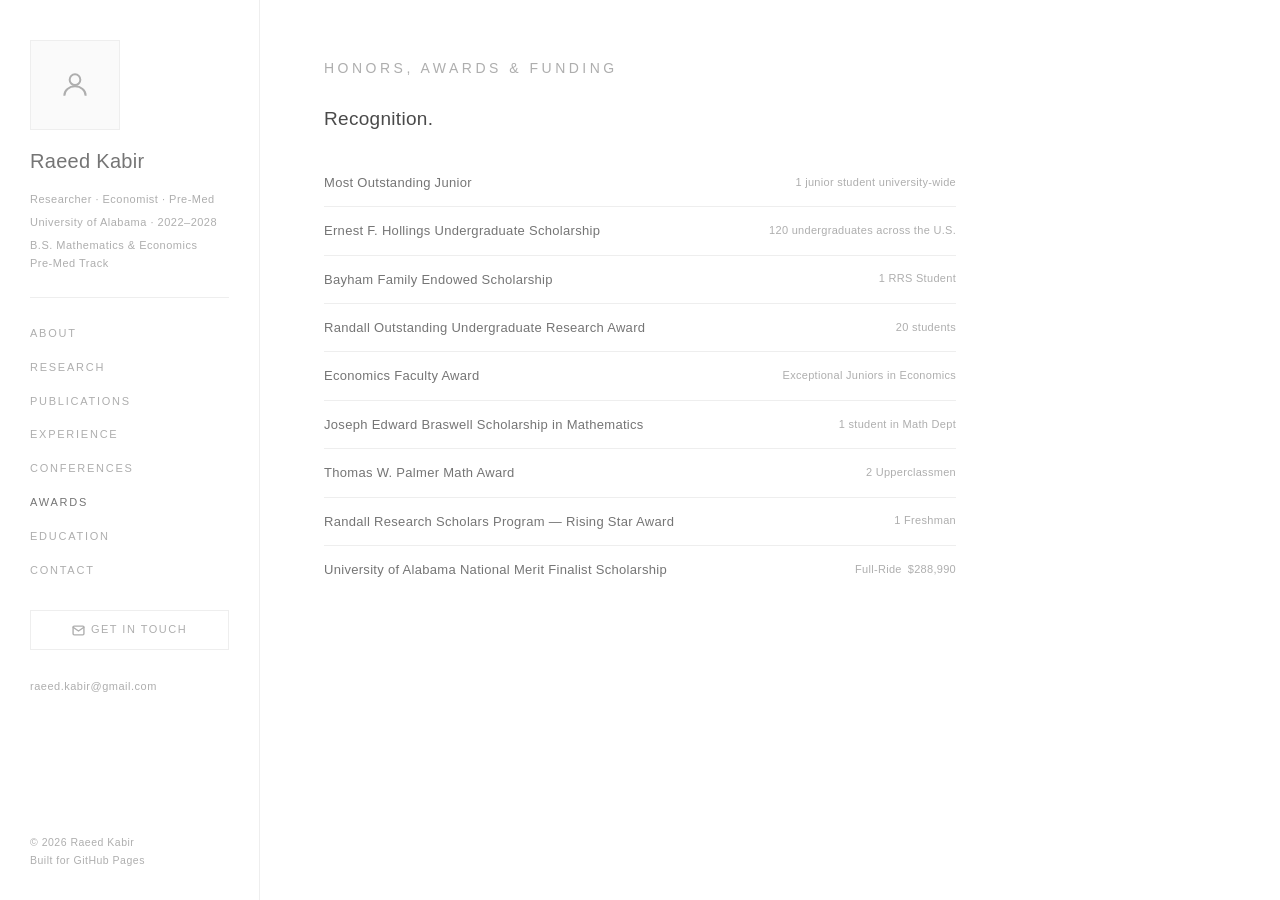
==== awards.html @ 3ab98fe9 "Redesign site to mimic sendhil.org's minimal academic format Split single-page site into separate pa" ====
<!DOCTYPE html>
<html lang="en">
<head>
  <meta charset="UTF-8" />
  <meta name="viewport" content="width=device-width, initial-scale=1.0" />
  <title>Honors, Awards & Funding — Raeed Kabir</title>
  <link rel="stylesheet" href="style.css" />
</head>
<body>

<div class="page-layout">

  <!-- ─── Sidebar ─── -->
  <aside class="sidebar">

    <img
      src="images/profile.jpg"
      alt="Raeed Kabir"
      class="sb-photo"
      id="sbPhoto"
      onerror="this.style.display='none'; document.getElementById('sbPlaceholder').style.display='flex';"
    />
    <div class="sb-photo-placeholder" id="sbPlaceholder" style="display:none;">
      <svg width="32" height="32" viewBox="0 0 24 24" fill="none" stroke="currentColor" stroke-width="1.5"><circle cx="12" cy="8" r="4"/><path d="M4 20c0-4 3.6-7 8-7s8 3 8 7"/></svg>
    </div>

    <div class="sb-identity">
      <div class="sb-name">Raeed <span class="sb-accent">Kabir</span></div>
      <div class="sb-tagline">Researcher · Economist · Pre-Med</div>
      <div class="sb-institution">University of Alabama · 2022–2028</div>
      <div class="sb-program">
        B.S. Mathematics &amp; Economics<br>
        Pre-Med Track
      </div>
    </div>

    <div class="sb-divider"></div>

    <nav class="sb-nav">
      <a href="index.html">About</a>
      <a href="research.html">Research</a>
      <a href="publications.html">Publications</a>
      <a href="experience.html">Experience</a>
      <a href="conferences.html">Conferences</a>
      <a href="awards.html" class="active">Awards</a>
      <a href="education.html">Education</a>
      <a href="contact.html">Contact</a>
    </nav>

    <a href="mailto:raeed.kabir@gmail.com" class="sb-cta">
      <svg width="13" height="13" viewBox="0 0 24 24" fill="none" stroke="currentColor" stroke-width="2.5" stroke-linecap="round" stroke-linejoin="round"><path d="M4 4h16c1.1 0 2 .9 2 2v12c0 1.1-.9 2-2 2H4c-1.1 0-2-.9-2-2V6c0-1.1.9-2 2-2z"/><polyline points="22,6 12,13 2,6"/></svg>
      Get in Touch
    </a>

    <div class="sb-contact">
      <a href="mailto:raeed.kabir@gmail.com">raeed.kabir@gmail.com</a>
    </div>

    <div class="sb-footer">
      © 2026 Raeed Kabir<br>Built for GitHub Pages
    </div>

  </aside>

  <!-- ─── Main Content ─── -->
  <main class="main-content">

<section id="awards" class="fade-in">
      <p class="section-label">Honors, Awards &amp; Funding</p>
      <h2 class="section-title">Recognition.</h2>
      <table class="awards-table">
        <tr><td class="award-name">Most Outstanding Junior</td><td class="award-note">1 junior student university-wide</td></tr>
        <tr><td class="award-name">Ernest F. Hollings Undergraduate Scholarship</td><td class="award-note">120 undergraduates across the U.S.</td></tr>
        <tr><td class="award-name">Bayham Family Endowed Scholarship</td><td class="award-note">1 RRS Student</td></tr>
        <tr><td class="award-name">Randall Outstanding Undergraduate Research Award</td><td class="award-note">20 students</td></tr>
        <tr><td class="award-name">Economics Faculty Award</td><td class="award-note">Exceptional Juniors in Economics</td></tr>
        <tr><td class="award-name">Joseph Edward Braswell Scholarship in Mathematics</td><td class="award-note">1 student in Math Dept</td></tr>
        <tr><td class="award-name">Thomas W. Palmer Math Award</td><td class="award-note">2 Upperclassmen</td></tr>
        <tr><td class="award-name">Randall Research Scholars Program — Rising Star Award</td><td class="award-note">1 Freshman</td></tr>
        <tr><td class="award-name">University of Alabama National Merit Finalist Scholarship</td><td class="award-note">Full-Ride<span class="award-amount">$288,990</span></td></tr>
      </table>
    </section>

  </main>
</div>

<script>
  // ── Abstract toggles ──
  function toggleAbstract(btn) {
    const box = btn.nextElementSibling;
    const open = box.classList.toggle('open');
    btn.textContent = open ? '− Abstract' : '+ Abstract';
  }

  // ── Fade-in on scroll ──
  const observer = new IntersectionObserver((entries) => {
    entries.forEach(entry => {
      if (entry.isIntersecting) {
        entry.target.classList.add('visible');
        observer.unobserve(entry.target);
      }
    });
  }, { threshold: 0.08 });
  document.querySelectorAll('.fade-in').forEach(el => observer.observe(el));

  // ── Stagger card animations ──
  document.querySelectorAll('.cards-grid .card, .edu-grid .edu-card').forEach((el, i) => {
    el.style.transitionDelay = (i * 80) + 'ms';
    el.classList.add('fade-in');
    observer.observe(el);
  });

  // ── Photo fallback ──
  const img = document.getElementById('profileImg');
  if (img && img.complete && img.naturalWidth === 0) {
    img.style.display = 'none';
    document.getElementById('photoPlaceholder').style.display = 'flex';
  }
</script>

</body>
</html>
---- style.css ----
/* ───────────────────────────────
   Design Tokens — muted, minimal, academic
─────────────────────────────── */
:root {
  --bg:          #ffffff;
  --bg-2:        #fafafa;
  --border:      #eeeeee;

  --text:        #4a4a4a;
  --text-muted:  #757575;
  --text-dim:    #aeaeae;
  --accent:      #ffba9d;

  --sidebar-w:  260px;
  --radius:     0px;
  --radius-sm:  0px;
  --transition: 0.2s ease;
}

/* ── Reset ── */
*, *::before, *::after { box-sizing: border-box; margin: 0; padding: 0; }
html { scroll-behavior: smooth; }
body {
  background: var(--bg);
  color: var(--text-muted);
  font-family: 'Helvetica Neue', Helvetica, Arial, sans-serif;
  font-weight: 400;
  font-size: 13px;
  letter-spacing: 0.3px;
  line-height: 1.8;
  -webkit-font-smoothing: antialiased;
}
a { color: var(--text-dim); text-decoration: none; transition: color var(--transition); }
a:hover { color: var(--accent); }
img { display: block; max-width: 100%; }

/* ─────────────────────────────────────
   PAGE LAYOUT — sidebar + main
───────────────────────────────────── */
.page-layout {
  display: flex;
  min-height: 100vh;
}

/* ── Sidebar ── */
.sidebar {
  width: var(--sidebar-w);
  flex-shrink: 0;
  position: sticky;
  top: 0;
  height: 100vh;
  overflow-y: auto;
  border-right: 1px solid var(--border);
  background: var(--bg);
  padding: 40px 30px 30px;
  display: flex;
  flex-direction: column;
}
.sidebar::-webkit-scrollbar { width: 0; }

.sb-photo {
  width: 90px;
  height: 90px;
  border-radius: var(--radius);
  object-fit: cover;
  filter: grayscale(100%);
  margin-bottom: 18px;
}
.sb-photo-placeholder {
  width: 90px; height: 90px;
  border-radius: var(--radius);
  background: var(--bg-2);
  border: 1px solid var(--border);
  display: flex; align-items: center; justify-content: center;
  color: var(--text-dim);
  margin-bottom: 18px;
}

.sb-name {
  font-size: 20px;
  font-weight: 300;
  color: var(--text-muted);
  line-height: 1.3;
  margin-bottom: 16px;
  text-transform: none;
}
.sb-name .sb-accent { color: var(--text-muted); }

.sb-tagline {
  font-size: 11px;
  color: var(--text-dim);
  font-weight: 400;
  text-transform: none;
  letter-spacing: 0.5px;
  margin-bottom: 3px;
}
.sb-institution {
  font-size: 11px;
  color: var(--text-dim);
  font-weight: 400;
  text-transform: none;
  letter-spacing: 0.5px;
  margin-bottom: 3px;
}
.sb-program {
  font-size: 11px;
  color: var(--text-dim);
  font-weight: 400;
  text-transform: none;
  line-height: 1.7;
  letter-spacing: 0.5px;
  margin-bottom: 24px;
}

.sb-divider {
  height: 1px;
  background: var(--border);
  margin-bottom: 20px;
}

.sb-nav {
  display: flex;
  flex-direction: column;
  gap: 2px;
  margin-bottom: 24px;
}
.sb-nav a {
  font-size: 11px;
  font-weight: 400;
  text-transform: uppercase;
  letter-spacing: 1.75px;
  color: var(--text-dim);
  padding: 6px 0;
  transition: color var(--transition);
}
.sb-nav a:hover {
  color: var(--accent);
}
.sb-nav a.active {
  color: var(--text-muted);
}

.sb-contact {
  margin-bottom: 16px;
}
.sb-contact a {
  font-size: 11px;
  color: var(--text-dim);
  font-weight: 400;
  word-break: break-all;
  letter-spacing: 0.5px;
}
.sb-contact a:hover { color: var(--accent); }

.sb-cta {
  display: inline-flex; align-items: center; gap: 6px;
  font-size: 11px; font-weight: 400;
  text-transform: uppercase;
  letter-spacing: 1.5px;
  padding: 9px 14px;
  border: 1px solid var(--border);
  background: transparent;
  color: var(--text-dim);
  cursor: pointer;
  transition: color var(--transition), border-color var(--transition);
  margin-bottom: 24px;
  width: 100%;
  justify-content: center;
}
.sb-cta:hover { color: var(--accent); border-color: var(--accent); }

.sb-footer {
  margin-top: auto;
  padding-top: 20px;
  font-size: 10.5px;
  color: var(--text-dim);
  font-weight: 400;
  letter-spacing: 0.5px;
  line-height: 1.7;
}

/* ── Main content ── */
.main-content {
  flex: 1;
  min-width: 0;
}

.main-content section {
  padding: 56px 64px;
  max-width: 760px;
}

/* Section typography */
.section-label {
  font-size: 14px;
  font-weight: 400;
  letter-spacing: 3.5px;
  text-transform: uppercase;
  color: var(--text-dim);
  margin-bottom: 25px;
}
.section-title {
  font-size: 19px;
  font-weight: 300;
  line-height: 1.4;
  margin-bottom: 26px;
  color: var(--text);
  letter-spacing: 0.3px;
}
.section-sub {
  font-size: 13px;
  color: var(--text-dim);
  max-width: 520px;
  margin-bottom: 32px;
  font-weight: 400;
}

/* Fade-in */
.fade-in { opacity: 0; transform: translateY(10px); transition: opacity 0.5s ease, transform 0.5s ease; }
.fade-in.visible { opacity: 1; transform: none; }

/* ── About ── */
.about-grid {
  display: grid;
  grid-template-columns: 170px 1fr;
  gap: 36px;
  align-items: start;
}
@media (max-width: 600px) { .about-grid { grid-template-columns: 1fr; gap: 22px; } }
.about-photo {
  width: 100%; aspect-ratio: 3/4;
  border-radius: var(--radius);
  object-fit: cover;
  filter: grayscale(100%);
}
.photo-placeholder {
  width: 100%; aspect-ratio: 3/4;
  border-radius: var(--radius);
  background: var(--bg-2);
  border: 1px solid var(--border);
  display: flex; flex-direction: column;
  align-items: center; justify-content: center;
  gap: 10px; color: var(--text-dim); font-size: 12px;
}
.photo-placeholder svg { opacity: 0.3; }
.about-bio p { font-size: 13px; color: var(--text-muted); font-weight: 400; margin-bottom: 16px; line-height: 1.85; }
.about-bio p:last-of-type { margin-bottom: 24px; }
.about-badges { display: flex; flex-wrap: wrap; gap: 8px; }
.badge {
  font-size: 10.5px; font-weight: 400;
  text-transform: uppercase;
  letter-spacing: 1px;
  padding: 4px 10px;
  border-radius: var(--radius);
  border: 1px solid var(--border);
  color: var(--text-dim);
  background: transparent;
}
.badge-blue, .badge-green, .badge-purple, .badge-gold { background: transparent; border-color: var(--border); color: var(--text-dim); }

/* ── Research Cards ── */
.cards-grid {
  display: grid;
  grid-template-columns: repeat(3, 1fr);
  gap: 1px;
  border: 1px solid var(--border);
  background: var(--border);
}
.card {
  background: var(--bg);
  padding: 22px;
  transition: background var(--transition);
}
.card:hover { background: var(--bg-2); }
.card-icon { font-size: 20px; margin-bottom: 10px; line-height: 1; }
.card h3 { font-size: 12.5px; font-weight: 400; margin-bottom: 8px; color: var(--text); text-transform: uppercase; letter-spacing: 0.8px; }
.card p { font-size: 12px; color: var(--text-muted); font-weight: 400; line-height: 1.7; }

/* ── Publications ── */
.pub-group { margin-bottom: 36px; }
.pub-group-title {
  font-size: 11px; font-weight: 400;
  letter-spacing: 2px; text-transform: uppercase;
  color: var(--text-dim);
  margin-bottom: 14px;
  padding-bottom: 8px;
  border-bottom: 1px solid var(--border);
}
.pub-item { display: flex; gap: 14px; padding: 14px 0; border-bottom: 1px solid var(--border); }
.pub-item:last-child { border-bottom: none; }
.pub-num { flex-shrink: 0; width: 18px; font-size: 12px; font-weight: 400; color: var(--text-dim); padding-top: 1px; }
.pub-title { font-size: 13px; font-weight: 400; margin-bottom: 4px; color: var(--text); }
.pub-meta { font-size: 12.5px; color: var(--text-muted); font-weight: 400; }
.pub-journal { font-size: 12px; color: var(--text-dim); margin-top: 3px; font-style: italic; font-weight: 400; }
.pub-tag {
  display: inline-block; font-size: 10px; font-weight: 400;
  text-transform: uppercase; letter-spacing: 1px;
  padding: 3px 8px; border-radius: var(--radius); margin-top: 7px;
  border: 1px solid var(--border); color: var(--text-dim); background: transparent;
}
.pub-tag-submitted, .pub-tag-wip { background: transparent; border-color: var(--border); color: var(--text-dim); }
.pub-presented { font-size: 11px; color: var(--text-dim); margin-top: 6px; font-weight: 400; }
.pub-presented strong { font-weight: 400; color: var(--text-muted); }
.abstract-btn {
  background: none; border: none; cursor: pointer;
  font-size: 11px; font-weight: 400;
  text-transform: uppercase; letter-spacing: 1px;
  color: var(--text-dim); padding: 0;
  margin-top: 8px; display: inline-block;
  transition: color var(--transition);
}
.abstract-btn:hover { color: var(--accent); }
.abstract-body {
  display: none;
  margin-top: 10px;
  font-size: 12px; color: var(--text-muted);
  line-height: 1.75; font-weight: 400;
  padding: 12px 14px;
  background: var(--bg-2);
  border-left: 2px solid var(--border);
}
.abstract-body.open { display: block; }

/* ── Timeline ── */
.tl-item {
  display: grid;
  grid-template-columns: 150px 1fr;
  gap: 3px 20px;
  padding: 18px 0;
  border-bottom: 1px solid var(--border);
  align-items: start;
}
.tl-item:last-child { border-bottom: none; }
.tl-dot { display: none; }
.tl-date {
  grid-column: 1; grid-row: 1 / 4;
  font-size: 11px; font-weight: 400; color: var(--text-dim);
  padding-top: 2px;
  border-left: 1px solid var(--border);
  padding-left: 10px;
  transition: border-color var(--transition), color var(--transition);
}
.tl-item:hover .tl-date { border-left-color: var(--accent); color: var(--accent); }
.tl-title { grid-column: 2; font-size: 13px; font-weight: 400; margin-bottom: 2px; color: var(--text); }
.tl-subtitle { grid-column: 2; font-size: 12px; color: var(--text-muted); font-weight: 400; }
.tl-body { grid-column: 2; font-size: 12px; color: var(--text-muted); margin-top: 4px; font-weight: 400; }
@media (max-width: 700px) { .cards-grid { grid-template-columns: repeat(2, 1fr); } }
@media (max-width: 480px) { .cards-grid { grid-template-columns: 1fr; } }
@media (max-width: 600px) {
  .tl-item { grid-template-columns: 1fr; gap: 3px; }
  .tl-date { grid-column: 1; grid-row: auto; border-left: none; padding-left: 0; }
  .tl-title, .tl-subtitle, .tl-body { grid-column: 1; }
}

/* ── Education ── */
.edu-grid {
  display: grid;
  grid-template-columns: repeat(auto-fit, minmax(200px, 1fr));
  gap: 1px;
  border: 1px solid var(--border);
  background: var(--border);
}
.edu-card { background: var(--bg); padding: 22px; transition: background var(--transition); }
.edu-card:hover { background: var(--bg-2); }
.edu-card.current { border-top: 2px solid var(--accent); }
.edu-year { font-size: 11px; font-weight: 400; color: var(--text-dim); margin-bottom: 8px; }
.edu-degree { font-size: 13.5px; font-weight: 400; margin-bottom: 4px; color: var(--text); }
.edu-field { font-size: 12px; color: var(--text-muted); font-weight: 400; margin-bottom: 8px; }
.edu-institution { font-size: 12px; color: var(--text-dim); font-weight: 400; }

/* ── Conferences ── */
.conf-table { width: 100%; border-collapse: collapse; }
.conf-table tr { border-bottom: 1px solid var(--border); }
.conf-table tr:last-child { border-bottom: none; }
.conf-table tr:hover td { background: var(--bg-2); }
.conf-num { width: 28px; padding: 12px 0; font-size: 11px; color: var(--text-dim); vertical-align: top; }
.conf-name { padding: 12px 14px 12px 0; font-size: 13px; font-weight: 400; color: var(--text-muted); }
.conf-type {
  font-size: 10px; font-weight: 400;
  text-transform: uppercase; letter-spacing: 1px;
  padding: 2px 7px; border-radius: var(--radius);
  margin-left: 8px; vertical-align: middle; white-space: nowrap;
  border: 1px solid var(--border); color: var(--text-dim); background: transparent;
}
.conf-type-oral, .conf-type-poster { background: transparent; border-color: var(--border); color: var(--text-dim); }
.conf-date { padding: 12px 0; font-size: 11px; color: var(--text-dim); white-space: nowrap; text-align: right; vertical-align: top; }

/* ── Awards ── */
.awards-table { width: 100%; border-collapse: collapse; }
.awards-table tr { border-bottom: 1px solid var(--border); }
.awards-table tr:last-child { border-bottom: none; }
.awards-table tr:hover td { background: var(--bg-2); }
.award-name { padding: 12px 14px 12px 0; font-size: 13px; font-weight: 400; color: var(--text-muted); }
.award-note { padding: 12px 0; font-size: 11px; color: var(--text-dim); text-align: right; font-weight: 400; }
.award-amount { font-size: 11px; font-weight: 400; color: var(--text-dim); margin-left: 6px; }

/* ── Contact ── */
#contact { text-align: center; }
#contact .section-sub { margin: 0 auto 28px; }
.contact-email {
  display: inline-flex; align-items: center; gap: 8px;
  font-size: 13px; font-weight: 400;
  padding: 11px 22px;
  border: 1px solid var(--border);
  border-radius: var(--radius);
  color: var(--text-dim);
  transition: border-color var(--transition), color var(--transition);
}
.contact-email:hover { border-color: var(--accent); color: var(--accent); }

/* ── Mobile layout ── */
@media (max-width: 900px) {
  .page-layout { flex-direction: column; }
  .sidebar {
    width: 100%;
    height: auto;
    position: static;
    border-right: none;
    border-bottom: 1px solid var(--border);
    padding: 28px 24px 20px;
    flex-direction: row;
    flex-wrap: wrap;
    gap: 18px;
    align-items: flex-start;
  }
  .sb-photo { margin-bottom: 0; width: 68px; height: 68px; }
  .sb-photo-placeholder { margin-bottom: 0; width: 68px; height: 68px; }
  .sb-identity { flex: 1; min-width: 160px; }
  .sb-nav { flex-direction: row; flex-wrap: wrap; gap: 4px 14px; width: 100%; }
  .sb-footer { display: none; }
  .sb-divider { width: 100%; }
  .sb-cta { width: auto; }
  .main-content section { padding: 40px 24px; }
}
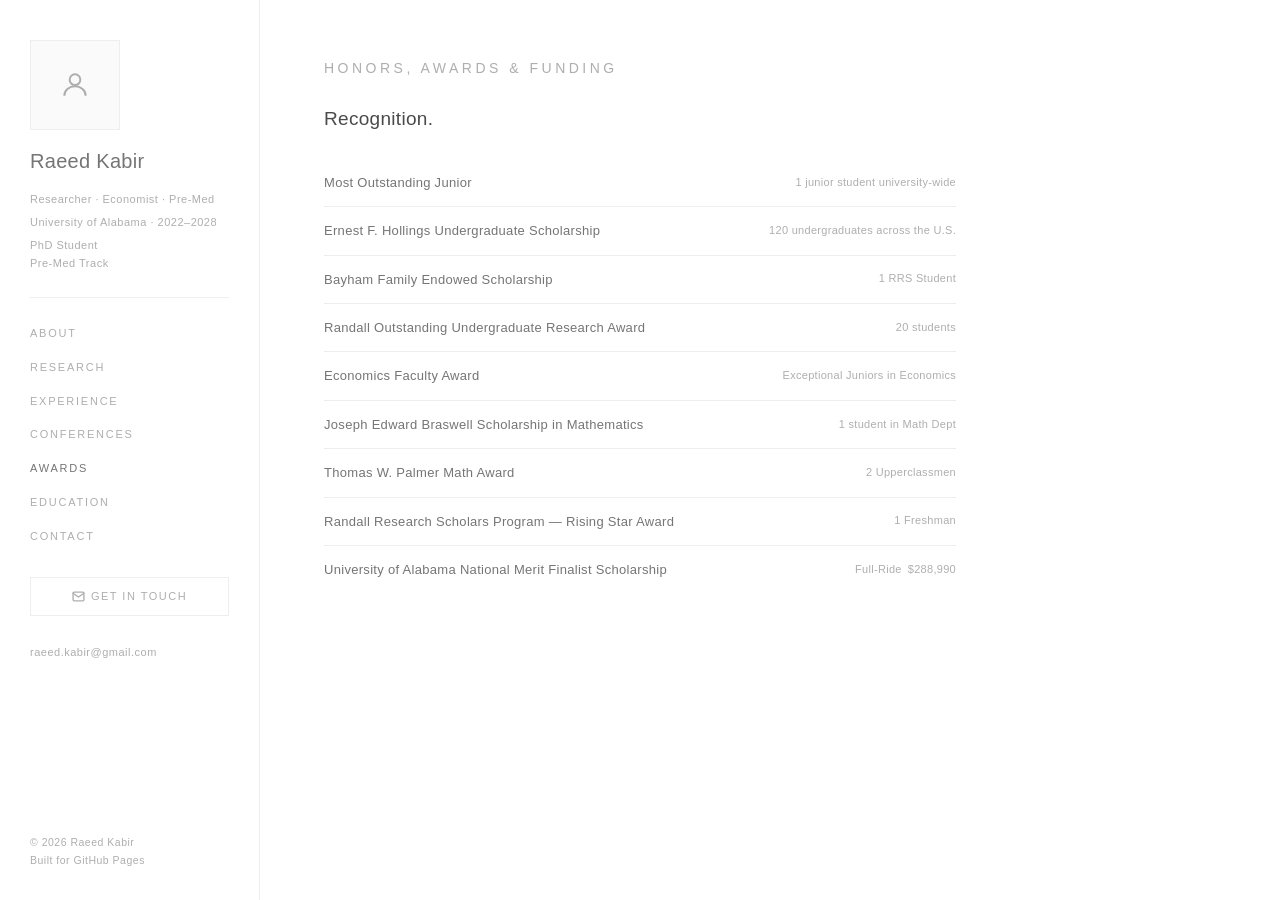
==== commit 723429ae: "Merge Publications into Research tab; update education status to M.A./PhD Research page now includes" ====
--- a/awards.html
+++ b/awards.html
@@ -29,7 +29,7 @@
       <div class="sb-tagline">Researcher · Economist · Pre-Med</div>
       <div class="sb-institution">University of Alabama · 2022–2028</div>
       <div class="sb-program">
-        B.S. Mathematics &amp; Economics<br>
+        PhD Student<br>
         Pre-Med Track
       </div>
     </div>
@@ -39,7 +39,6 @@
     <nav class="sb-nav">
       <a href="index.html">About</a>
       <a href="research.html">Research</a>
-      <a href="publications.html">Publications</a>
       <a href="experience.html">Experience</a>
       <a href="conferences.html">Conferences</a>
       <a href="awards.html" class="active">Awards</a>
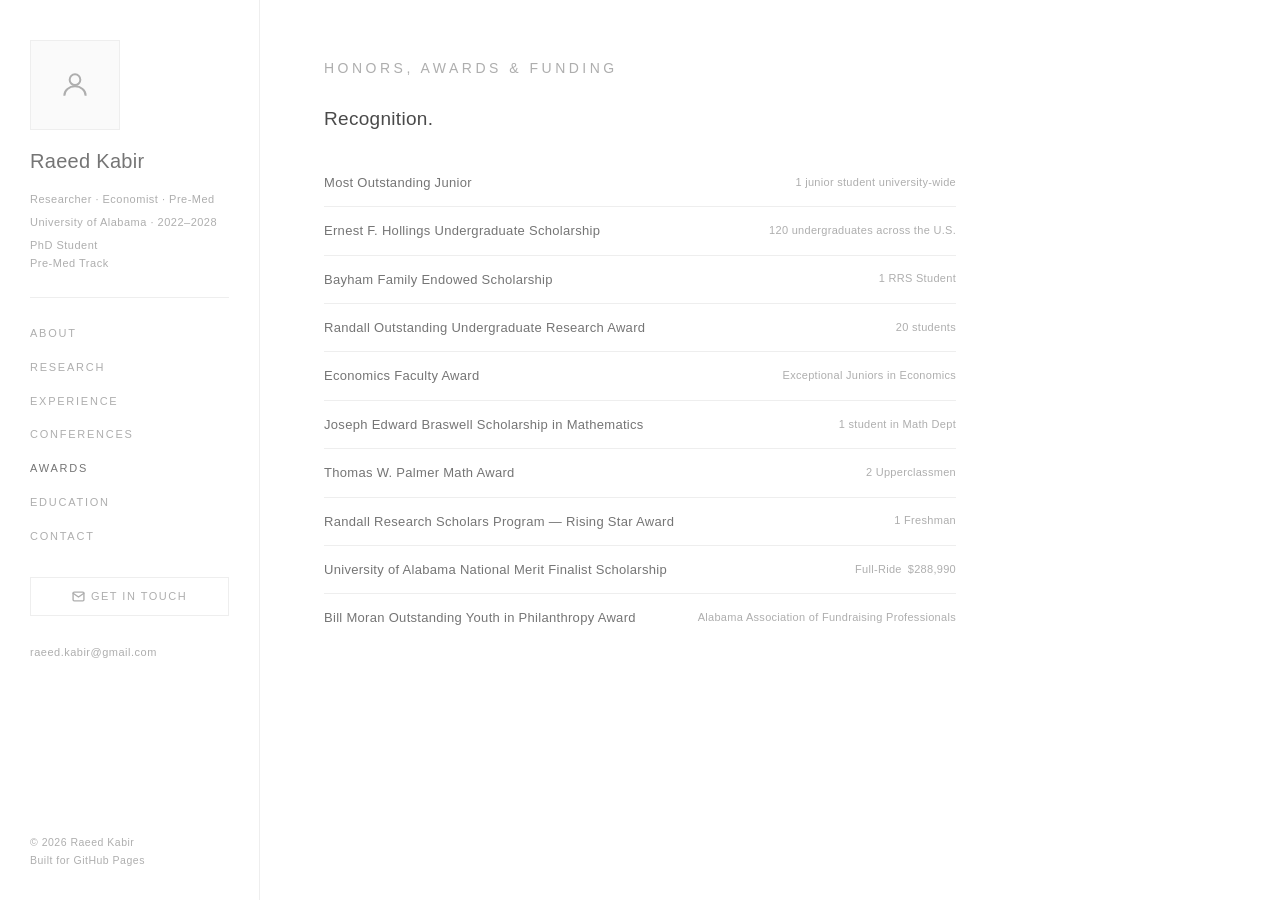
==== commit 938ba464: "Add Bill Moran Outstanding Youth in Philanthropy Award" ====
--- a/awards.html
+++ b/awards.html
@@ -77,6 +77,7 @@
         <tr><td class="award-name">Thomas W. Palmer Math Award</td><td class="award-note">2 Upperclassmen</td></tr>
         <tr><td class="award-name">Randall Research Scholars Program — Rising Star Award</td><td class="award-note">1 Freshman</td></tr>
         <tr><td class="award-name">University of Alabama National Merit Finalist Scholarship</td><td class="award-note">Full-Ride<span class="award-amount">$288,990</span></td></tr>
+        <tr><td class="award-name">Bill Moran Outstanding Youth in Philanthropy Award</td><td class="award-note">Alabama Association of Fundraising Professionals</td></tr>
       </table>
     </section>
 
--- a/style.css
+++ b/style.css
@@ -10,6 +10,7 @@
   --text-muted:  #757575;
   --text-dim:    #aeaeae;
   --accent:      #ffba9d;
+  --maroon:      #800000;
 
   --sidebar-w:  260px;
   --radius:     0px;
@@ -63,7 +64,6 @@
   height: 90px;
   border-radius: var(--radius);
   object-fit: cover;
-  filter: grayscale(100%);
   margin-bottom: 18px;
 }
 .sb-photo-placeholder {
@@ -231,7 +231,7 @@
   width: 100%; aspect-ratio: 3/4;
   border-radius: var(--radius);
   object-fit: cover;
-  filter: grayscale(100%);
+  object-position: 50% 0%;
 }
 .photo-placeholder {
   width: 100%; aspect-ratio: 3/4;
@@ -273,7 +273,7 @@
 }
 .card:hover { background: var(--bg-2); }
 .card-icon { font-size: 20px; margin-bottom: 10px; line-height: 1; }
-.card h3 { font-size: 12.5px; font-weight: 400; margin-bottom: 8px; color: var(--text); text-transform: uppercase; letter-spacing: 0.8px; }
+.card h3 { font-size: 12.5px; font-weight: 400; margin-bottom: 8px; color: var(--maroon); text-transform: uppercase; letter-spacing: 0.8px; }
 .card p { font-size: 12px; color: var(--text-muted); font-weight: 400; line-height: 1.7; }
 
 /* ── Publications ── */
@@ -289,7 +289,7 @@
 .pub-item { display: flex; gap: 14px; padding: 14px 0; border-bottom: 1px solid var(--border); }
 .pub-item:last-child { border-bottom: none; }
 .pub-num { flex-shrink: 0; width: 18px; font-size: 12px; font-weight: 400; color: var(--text-dim); padding-top: 1px; }
-.pub-title { font-size: 13px; font-weight: 400; margin-bottom: 4px; color: var(--text); }
+.pub-title { font-size: 13px; font-weight: 400; margin-bottom: 4px; color: var(--maroon); }
 .pub-meta { font-size: 12.5px; color: var(--text-muted); font-weight: 400; }
 .pub-journal { font-size: 12px; color: var(--text-dim); margin-top: 3px; font-style: italic; font-weight: 400; }
 .pub-tag {
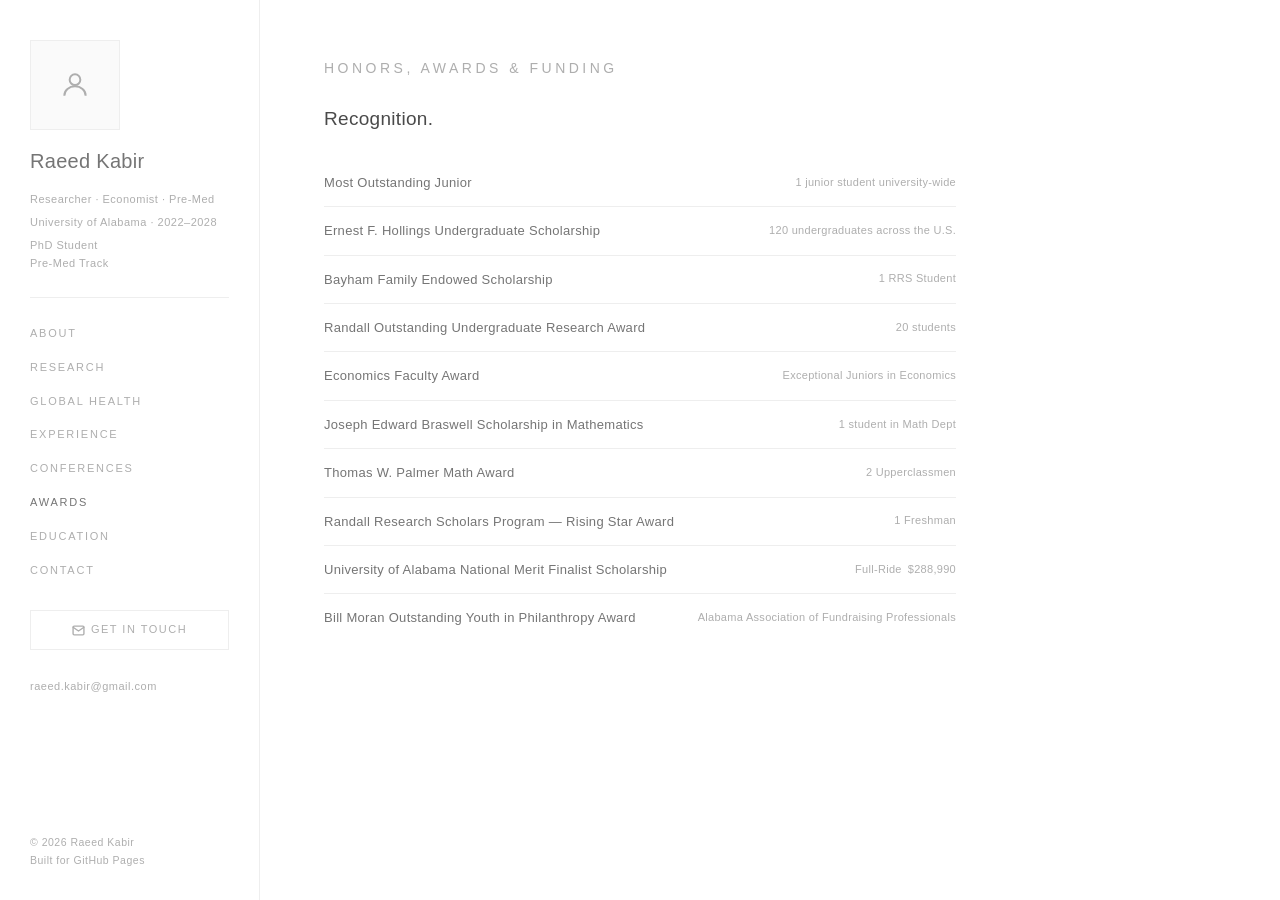
==== commit 72ed48a8: "Add Global Health tab and link AI in Healthcare to it Co-Authored-By: Claude Sonnet 5.5 <noreply@ant" ====
--- a/awards.html
+++ b/awards.html
@@ -39,6 +39,7 @@
     <nav class="sb-nav">
       <a href="index.html">About</a>
       <a href="research.html">Research</a>
+      <a href="globalhealth.html">Global Health</a>
       <a href="experience.html">Experience</a>
       <a href="conferences.html">Conferences</a>
       <a href="awards.html" class="active">Awards</a>
